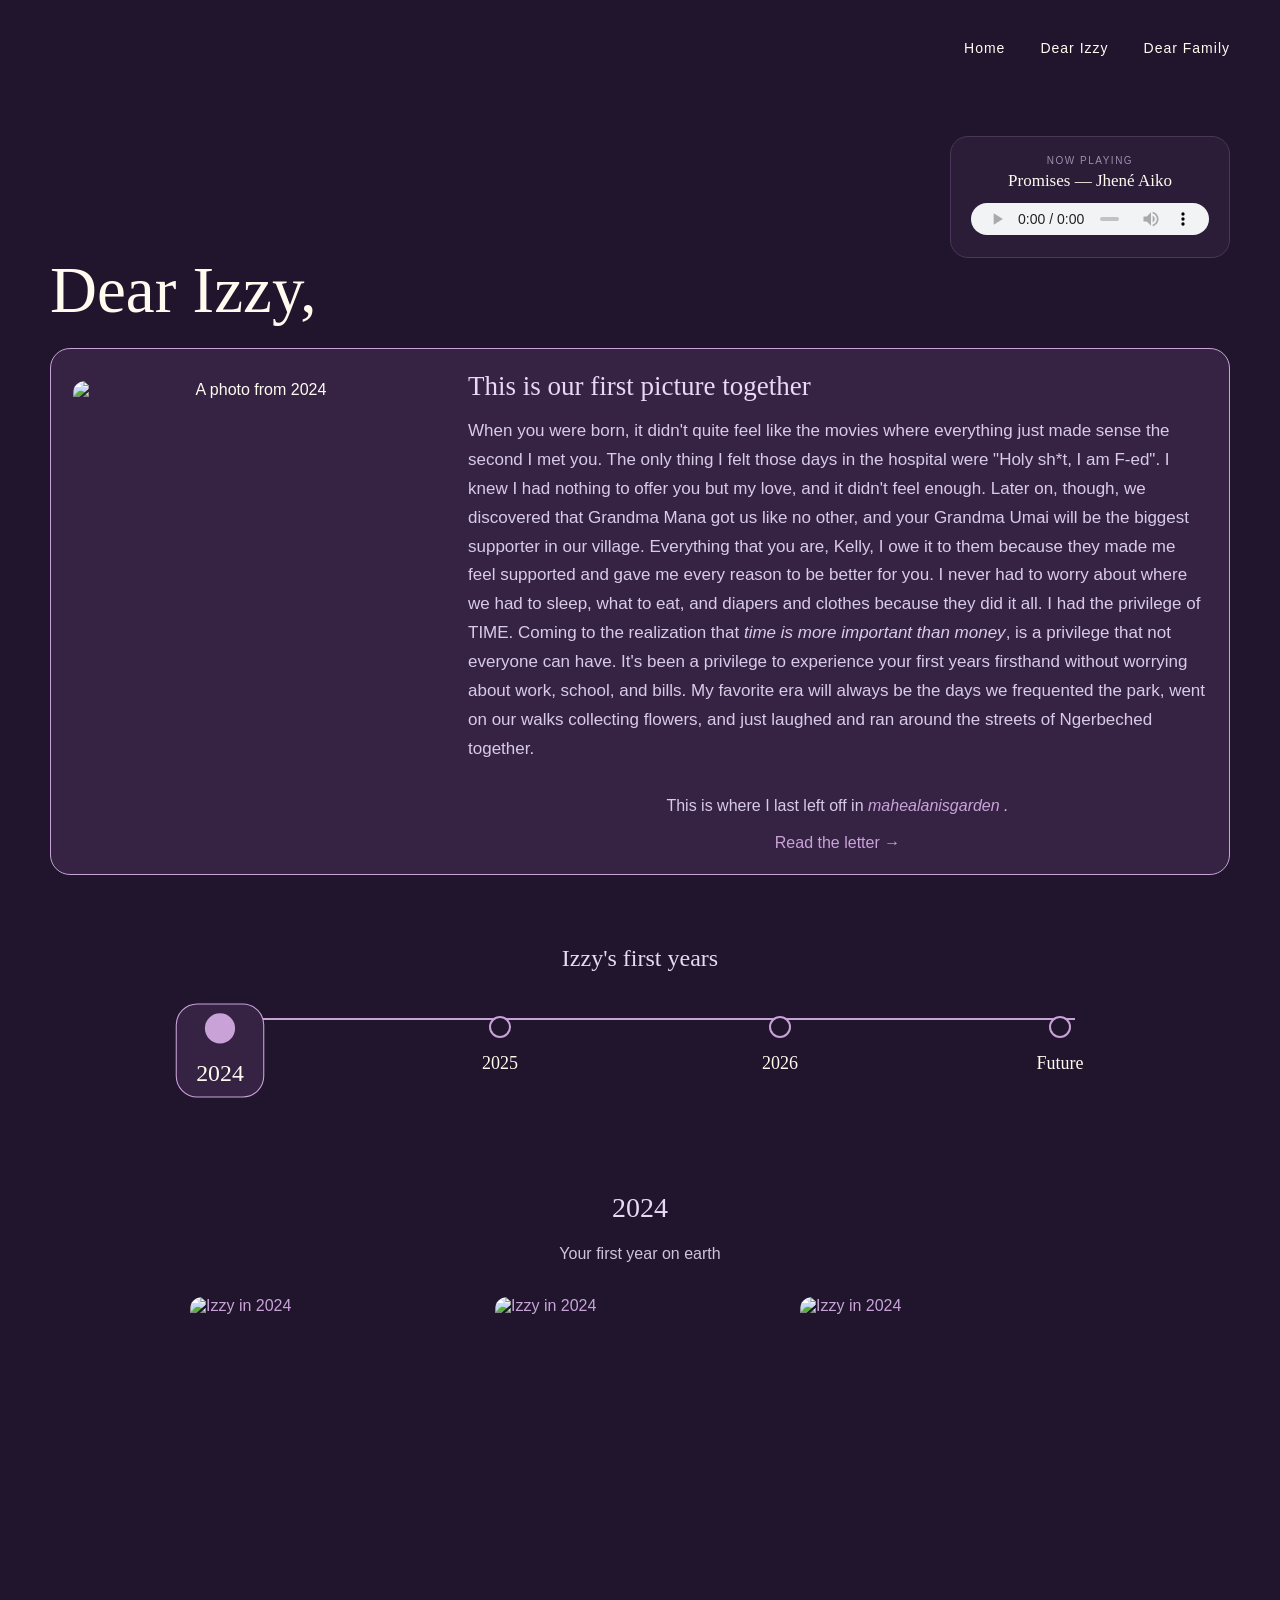
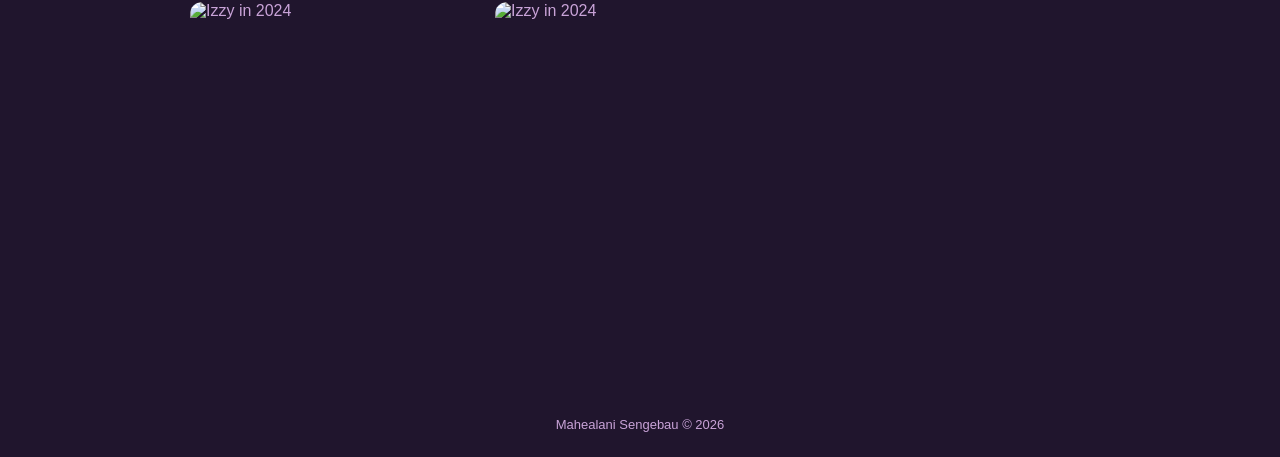
==== izzy.html @ b15972c0 "Add files via upload" ====
<!DOCTYPE html>
<html lang="en">

<head>

    <meta charset="UTF-8">

    <meta name="viewport" content="width=device-width, initial-scale=1.0">

    <title>Izzy</title>

    <link rel="stylesheet" href="izzy.css">

</head>


<body>

<main class="izzy-page">


    <!-- INTRO -->

<div class="izzy-header">

    <div class="izzy-title">
        <h1 id="dear-izzy">Dear Izzy,</h1>
    </div>

    <div class="izzy-music-area">

        <nav class="site-nav">
            <a href="home.html">Home</a>
            <a href="izzy.html">Dear Izzy</a>
            <a href="people.html">Dear Family</a>
        </nav>

        <div class="izzy-music-card">

            <div class="audio-card">
                <div class="audio-info">
                    <span>NOW PLAYING</span>
                    <strong>Promises — Jhené Aiko</strong>
                </div>

                <audio controls autoplay>
                    <source src="audio-files/promises.mp3" type="audio/mpeg">
                </audio>
            </div>

        </div>

    </div>

</div>
    </div>

</div>
    <section class="photo-area">

        <div class="photo-card">

            <img
                src="izzy-timeline/24/ourfirstpicfr.jpeg"
                id="first-photo"
                alt="A photo from 2024"
            >

            <div class="photo-caption">



    <h3>This is our first picture together</h3>

    <p class="memory-text">
        When you were born, it didn't quite feel like the movies where everything just made sense the second I met you. The only thing I felt those days in the hospital were "Holy sh*t, I am F-ed". I knew I had nothing to offer you but my love, and it didn't feel enough. Later on, though, we discovered that Grandma Mana got us like no other, and your Grandma Umai will be the biggest supporter in our village. Everything that you are, Kelly, I owe it to them because they made me feel supported and gave me every reason to be better for you. I never had to worry about where we had to sleep, what to eat, and diapers and clothes because they did it all. I had the privilege of TIME. Coming to the realization that <em>time is more important than money</em>, is a privilege that not everyone can have. It's been a privilege to experience your first years firsthand without worrying about work, school, and bills. My favorite era will always be the days we frequented the park, went on our walks collecting flowers, and just laughed and ran around the streets of Ngerbeched together.
    </p>

	    <p class="memory-introduction">

        This is where I last left off in
        <em><a
            href="https://mahealanidrive.wixsite.com/mahealanisgarden/post/future-letters-writing-to-my-future-self"
            target="_blank"
            rel="noopener noreferrer"
        >
            mahealanisgarden
        </a>.</em>

    </p>


        <input type="checkbox" id="letter-toggle">

<label for="letter-toggle" class="read-letter">
    <span class="read-text">Read the letter →</span>
    <span class="hide-text">Hide the letter ↑</span>
</label>

        </div>

    </div>
<div class="letter-content">

    <p>
        Hi Elle and Kelly,
    </p>

    <p>
        We are at the hospital right now and we're both feeling pretty frustrated.
        I was stuck laying down with you on top of me and I couldn't get up because
        of my stitches. I called auntie Anton to help and she came and took you away.
        I don't know what im going to do without her tbh, but I know I'll figure it
        out when I get home. I hope you know im doing my best Kelly. I'm so sorry for
        anything that will go down in the next year but I promise you im doing
        everything I can with the best of my knowledge. I haven't even changed your
        diaper yet! let alone any diaper except your cousin Mateo's 😭and that was
        just one time.
    </p>

    <p>
        im learning as I go Amareng and I promise you and I we got this.
    </p>

    <p>
        I love you so much and I am so excited to see the person you and I will become
        in a year's time my love. Thank you for choosing me to be your mommy.
    </p>

</div>

    </section>


    <!-- TIMELINE -->

    <section class="timeline-section">

        <h2>Izzy's first years</h2>


<div class="timeline">

    <div class="timeline-year">

    <a href="#year-2024">
        <div class="timeline-dot"></div>
        <span>2024</span>
    </a>

</div>

    <div class="timeline-year">

    <a href="#year-2025">
        <div class="timeline-dot"></div>
        <span>2025</span>
    </a>

</div>

<div class="timeline-year">

    <a href="#year-2026">
        <div class="timeline-dot"></div>
        <span>2026</span>
    </a>

</div>

<div class="timeline-year">

    <a href="#year-future">
        <div class="timeline-dot"></div>
        <span>Future</span>
    </a>

</div>
	</div>
    </section>



    <!-- 2024 -->

    <section class="year-content" id="year-2024">

        <h2>2024</h2>

        <p>
            Your first year on earth
        </p>

<div class="year-gallery">

<details class="memory-card">

    <summary>
        <img src="izzy-timeline/24/ourfirstpic.jpeg" alt="Izzy in 2024">
        <span>View memory</span>
    </summary>

    <p>
        This is our actual first pic together, but I consider the picture above
        our first pic because that was our first time actually being alone together.
    </p>

</details>




<details class="memory-card">

    <summary>
        <img src="izzy-timeline/24/izzy24.1.jpeg" alt="Izzy in 2024">
        <span>View memory</span>
    </summary>

    <p>
        This is also one of our first pics together that isn’t a selfie. We were at Grandpa Shiro’s 10 year anniversary and I was hoping to get a good photoshoot on the beach, but you weren’t having it lol.
    </p>

</details>

<details class="memory-card">

    <summary>
        <img src="izzy-timeline/24/izzy24.2.jpeg" alt="Izzy in 2024">
        <span>View memory</span>
    </summary>

    <p>
        I really think blue is your color, it makes your skin-tone pop. You’re the cutest girl!
    </p>

</details>


<details class="memory-card">

    <summary>
        <img src="izzy-timeline/24/izzy24.3.jpeg" alt="Izzy in 2024">
        <span>View memory</span>
    </summary>

    <p>
        Itei wanted to dress you up in her Unicorn Onesie and you loved it.
    </p>

</details>


<details class="memory-card">

    <summary>
        <img src="izzy-timeline/24/izzy24.4.jpeg" alt="Izzy in 2024">
        <span>View memory</span>
    </summary>

    <p>
        Itei has been your biggest cheerleader from the second you were born. As you grow up, I pray that you learn from Itei’s kindness, charm and humor.
    </p>

</details>

</div>

    </section>



    <!-- 2025 -->

    <section class="year-content" id="year-2025">

        <h2>2025</h2>

        <p>
            Year 1
        </p>

        <div class="year-gallery">

            <details class="memory-card">

    <summary>
        <img src="izzy-timeline/25/izzy25.1.jpeg" alt="Izzy in 2025">
        <span>View memory</span>
    </summary>

    <p>
        Uri brought you a valentine gift and you were so excited for the balloon. 	Uri is probably the one voice you heard the most when your ears first 	developed lol. If you ever get into any trouble or need a backup when i'm 
	around, uri's got you like no other. 
 
    </p>

</details>



<details class="memory-card">

    <summary>
        <img src="izzy-timeline/25/izzy25.2.jpeg" alt="Izzy in 2025">
        <span>View memory</span>
    </summary>

    <p>
        Once Itei gets ahold of you, nobody else can get you.

    </p>

</details>

<details class="memory-card">

    <summary>
        <img src="izzy-timeline/25/izzy25.3.jpeg" alt="Izzy in 2025">
        <span>View memory</span>
    </summary>

    <p>
        Your first Christmas mass. Sorry about the bangs, my impulsiveness got 	the best of me when your hair was in your face, hahaha. promise i won't 	do it again.

    </p>

</details>

            <details class="memory-card">

    <summary>
        <img src="izzy-timeline/25/izzy25.4.jpeg" alt="Izzy in 2025">
        <span>View memory</span>
    </summary>

    <p>
        You're the happiest, sweetest girl i've ever met. Never ever change.

    </p>

</details>


            <details class="memory-card">

    <summary>
        <img src="izzy-timeline/25/izzy25.6.jpeg" alt="Izzy in 2025">
        <span>View memory</span>
    </summary>

    <p>
        This is your first time being really sick:( even while sick you're still 	the cutest patootest, especially in your little bear suit.
    </p>

</details>



            <details class="memory-card">

    <summary>
        <img src="izzy-timeline/25/izzy25.5.jpeg" alt="Izzy in 2025">
        <span>View memory</span>
    </summary>

    <p>
        You had grandma gloria's blood BOILING when she saw you but I had to 	tell her that it was sensory play lol.
    
	</p>

</details>

        </div>

    </section>



    <!-- 2026 -->

    <section class="year-content" id="year-2026">

        <h2>2026</h2>

        <p>
            Terrific twos
        </p>

        <div class="year-gallery">

            <details class="memory-card">

    <summary>
        <img src="izzy-timeline/26/izzy26.1.jpeg" alt="Izzy in 2026">
        <span>View memory</span>
    </summary>

    <p>
        You're really the best thing that's ever happened to me and I will spend 	the rest of my life proving it to you.
    </p>

</details>


            <details class="memory-card">

    <summary>
        <img src="izzy-timeline/26/izzy26.2.png" alt="Izzy in 2026">
        <span>View memory</span>
    </summary>

    <p>
        Grandma Mana is so proud of you and the girl that you are growing into. 
	Only God knows how I'd give up days of my life just for you to have more 
	days with your great grandmother.

    </p>

</details>


            <details class="memory-card">

    <summary>
        <img src="izzy-timeline/26/izzy26.3.jpeg" alt="Izzy in 2026">
        <span>View memory</span>
    </summary>

    <p>
        This is the look on your face after you had a long day of trashing 
	the house, eating everybody's food, and yelling at everybody. 

    </p>

</details>

            <details class="memory-card">

    <summary>
        <img src="izzy-timeline/26/izzy26.4.jpeg" alt="Izzy in 2026">
        <span>View memory</span>
    </summary>

    <p>
        Being a girl mom is the best thing that's ever happened to me.
	Dressing you up and doing your hair and putting little flowers on it 
	is some of the many favorite things I can say about being your mom.

    </p>

</details>

            <details class="memory-card">

    <summary>
        <img src="izzy-timeline/26/izzy26.5.png" alt="Izzy in 2026">
        <span>View memory</span>
    </summary>

    <p>
        You're quite the fashionable girl and we owe it all to your Grandma Umai.
	She spoils you to the max and all that we are is thanks to her.
    </p>

</details>


            <details class="memory-card">

    <summary>
        <img src="izzy-timeline/26/twin4.jpeg" alt="Izzy in 2026">
        <span>View memory</span>
    </summary>

    <p>
        You have the biggest, brightest smile and just your laugh alone can
	turn my whole day around. You've been the funniest girl since day 1
	and I'm so proud of the girl you're growing up into. When you go out into 	the world, you're going to do amazing things and I just hope I can keep 
	up. <3
    </p>

</details>

        </div>

    </section>



<!-- FUTURE -->

<section class="year-content" id="year-future">

    <h2>Future</h2>

    <p class="future-introduction">
        This section of the website is for letters to Isabelle as well as a
        descriptive visual screenshot of her first years from my POV.
    </p>

    <div class="future-divider">─── ✦ ───</div>


    <h3>Terrible Twos? More like Terrific Twos!</h3>

    <p class="future-date">
        September 19, 2026
    </p>

    <p>
        Hi Izzy! As of right now, it is 09/19/2026, and I am doing my midterm 	project as a tribute to you. I have done this before with 	mahealanisgarden <insert link here>, but I guess you could say I lost the 	creative juices for it, and the site I used for it was a little 	restricting. So, I am so grateful to be back in school where I can learn 	new ways to improve.

    </p>

    <p>
        As I am typing this, though, you are throwing your rara at my face. Rara 	is your stinky, squishmallow that you love to chew on as a comfort 	object. I keep telling you not to touch my laptop, and you're like a cat 	crawling all over me and crying when I push you away to get work done. 	Lately I've been really into <em>As Told by Ginger</em>, and you seem to have 	taken a liking to it, too, and I love that for us. I like to think of it 	as making sure you know ball.

    </p>

    <p>
       I mostly allow you to watch shows that I enjoy just so I don't go crazy 	lol. Our favorite shows right now are <em>As Told by Ginger, Lilo and 	Stitch the Series, Adventure Time</em>, and more. We got a little 	projector in your room, and I hope, as you get older, you look back on it 	as magical because I do everything in my power to make your childhood 	magical.


    </p>
	<div class="twos-break">✦</div>
    <p>
        Before I started school this semester, we frequented the park every day, 	walking around the neighborhood, collecting flowers, and just running 	around the streets of Ngesekes together.

    </p>	
	<div class="twos-break">✦</div>

    <p>
        Because of you, I have learned to fall in love with life for the first 	time and I never truly appreciated the beauty of nature until I met you. 	I make mistakes, of course, and I don't always speak life into you the 	way that I intend to. I fall back, I get impatient, I give in to anger 	and my reactions, but at the end of the day, I will never fail to remind 	you that I love you even when I am mad/sad or having big feelings.

    </p>

    <p>
        To be your mother is the greatest privilege and I will spend the rest of 	your life giving you everything that I can whilst also finding myself in 	the process.

    </p>

    <div class="future-divider">─── ✦ ───</div>

    <h3>Letters to Izzy</h3>

    <p class="future-date">
        September 2026 · Age 2
    </p>

    <div class="letter">
        
        <p>Dear Izzy,</p>

        <p>
	As of right now, you are 2 years old and you are the bravest, silliest, 	smartest 2-year-old I have ever known. You make friends so easily and 	you're so extroverted. Before I had you, I always kept to myself when in 	public and didn't greet people I don't know, but the way you are so 	openly kind to strangers broke me out of my shell.
        </p>

        <p>
           You are so brave! When we went to the clinic to get your 2-year-old 	shots, you braced yourself for your shots by saying, "one more mesisin!" 	through tears, and took it like a champ! As we were leaving you even 	said, "Thank you, nurse!" without me even telling you to do so. You never 	cease to amaze me, Izzy.

        </p>

        <p>
	Right now, you laugh at the silliest things like fart jokes (elut ra 	Tomiko btw), stinky smells, funny animals, and just find anything 	humorous. You brighten up my days with your silly jokes and you really 	never stop talking from the second you wake up to the moment you go to 	bed. Ke mal di ua Angko rkau ra Ombong el mal meduch a ngerel. Mommy Tomi 	calls it “24/7 podcast with Izzy”. Sometimes I get overstimulated when 	you talk a lot but your laugh is 	also so contagious and you're so 	genuinely funny I can never stay mad for too long.

        </p>

        <p>
           Some days I get dysregulated, and I yell and get impatient with you, 	but I try to repair it right away and apologize when I do something 	wrong. I hope it never gets to a point where it affects your development. 	Because of you, Isabelle, I have learned a new meaning of what love means 	to me and it is everything in Corinthians.

        </p>

        <blockquote>
            <p>
                Love is patient, love is kind. It does not envy, it does not
                boast, it is not proud. It does not dishonor others, it is not
                self-seeking, it is not easily angered, it keeps no record of
                wrongs. Love does not delight in evil but rejoices with the
                truth. It always protects, always trusts, always hopes, always
                perseveres. Love never fails.
            </p>

            <cite>1 Corinthians 13:4–8</cite>
        </blockquote>

        <p>
            Because of you, I have learned a new perspective of patience and 	kindness, and I strive to bring that love that you've taught me into all 	the relationships in my life. I may fail, but I never stop trying to be 	better for you because you give me every reason to be a better person.
        </p>

        <p>
            You've taught me so much more than I could have ever anticipated,
            and you deserve the world. All the words in every language will
            never suffice.
        </p>

        <p class="letter-closing">
            Love,<br>
            Mommy
        </p>



    </div>

</section>

</main>
	
	
	<footer>
  
  Mahealani Sengebau © 2026

	</footer>

</body>

</html>
---- izzy.css ----
/* GENERAL PAGE */

* {
    box-sizing: border-box;
}

body {
    margin: 0;
    background-color: #20152D;
    color: #FFFBEF;
    font-family: Arial, sans-serif;
}

.izzy-page {
    min-height: 100vh;
    padding: 40px 50px 80px;
    text-align: center;
}

.home-button {
    display: inline-block;
    margin-bottom: 30px;
    padding: 8px 18px;
    border: 1px solid #C9A3D8;
    border-radius: 20px;
    color: #C9A3D8;
    text-decoration: none;
    transition: all 0.3s ease;
}

.home-button:hover {
    background-color: #362344;
    color: #FFFBEF;
}


/* INTRO */

.izzy-page h1 {
    font-family: Georgia, serif;
    font-size: 50px;
    font-weight: normal;
    margin: 10px 0 55px;
}


/* INTRO PHOTO + CAPTION */

.photo-card img {
    width: 360px;
    height: 460px;
    object-fit: cover;
    display: block;
    border-radius: 12px;
    flex-shrink: 0;
}

.photo-card {
    display: flex;
    align-items: center;
    gap: 35px;
    background-color: #362344;
    border: 1px solid #C9A3D8;
    border-radius: 20px;
    padding: 22px;
}

.photo-card h3 {
    font-family: Georgia, serif;
    font-size: 27px;
    font-weight: normal;
    color: #E8D7F5;
    margin: 0 0 15px;
    text-align: left;
}

.memory-text {
    text-align: left;
    line-height: 1.7;
    font-size: 17px;
    color: #D8CBE6;
    margin: 10px 0 20px;
}

.memory-introduction {
    text-align: center;
    line-height: 1.7;
    margin: 28px 0 15px;
    color: #D8CBE6;
}

.memory-introduction a {
    color: #C9A3D8;
    text-decoration: none;
}

.memory-introduction a:hover {
    color: #FFFBEF;
}


/* LETTER */

#letter-toggle {
    display: none;
}

.read-letter {
    display: block;
    text-align: center;
    color: #C9A3D8;
    cursor: pointer;
    margin-top: 10px;
    transition: color 0.3s ease;
}

.read-letter:hover {
    color: #FFFBEF;
}

.hide-text {
    display: none;
}

#letter-toggle:checked + .read-letter .read-text {
    display: none;
}

#letter-toggle:checked + .read-letter .hide-text {
    display: inline;
}

.letter-content {
    display: none;
    max-width: 700px;
    margin: 30px auto 0;
    padding: 30px 35px;
    background-color: #2B1B38;
    border-radius: 15px;
    text-align: left;
    line-height: 1.8;
    color: #E8DFF0;
}

.photo-area:has(#letter-toggle:checked) .letter-content {
    display: block;
}


/* TIMELINE */

.timeline-section {
    max-width: 1000px;
    margin: 70px auto 0;
}

.timeline-section h2 {
    font-family: Georgia, serif;
    font-size: 24px;
    font-weight: normal;
    color: #E8D7F5;
    margin-bottom: 35px;
}


/* HORIZONTAL TIMELINE */

.timeline {
    position: relative;
    display: flex;
    justify-content: space-between;
    align-items: flex-start;
    width: 100%;
    padding: 0 20px;
}


/* LINE */

.timeline::before {
    content: "";
    position: absolute;
    top: 11px;
    left: 65px;
    right: 65px;
    height: 2px;
    background-color: #C9A3D8;
}


/* YEAR */

.timeline-year {
    position: relative;
    z-index: 2;
    display: flex;
    flex-direction: column;
    align-items: center;
    width: 120px;
}


/* DOT */

.timeline-dot {
    width: 22px;
    height: 22px;
    background-color: #20152D;
    border: 2px solid #C9A3D8;
    border-radius: 50%;
    margin-bottom: 15px;
    transition: all 0.3s ease;
}


/* YEAR BUTTON */

.timeline-year a {
    display: flex;
    flex-direction: column;
    align-items: center;
    color: #FFFBEF;
    font-family: Georgia, serif;
    font-size: 18px;
    text-decoration: none;
    cursor: pointer;
    padding: 8px 18px;
    border: 1px solid transparent;
    border-radius: 20px;
    transition: all 0.3s ease;
}


/* HOVER */

.timeline-year a:hover {
    color: #FFFBEF;
    background-color: #362344;
    border-color: #C9A3D8;
    transform: scale(1.05);
}

.timeline-year a:hover .timeline-dot {
    background-color: #C9A3D8;
}


/* SELECTED YEAR */

body:not(:has(#year-2025:target, #year-2026:target, #year-future:target)) .timeline-year:nth-child(1) a,
body:has(#year-2025:target) .timeline-year:nth-child(2) a,
body:has(#year-2026:target) .timeline-year:nth-child(3) a,
body:has(#year-future:target) .timeline-year:nth-child(4) a {
    font-size: 22px;
    background-color: #362344;
    border-color: #C9A3D8;
    transform: scale(1.08);
}

body:not(:has(#year-2025:target, #year-2026:target, #year-future:target)) .timeline-year:nth-child(1) .timeline-dot,
body:has(#year-2025:target) .timeline-year:nth-child(2) .timeline-dot,
body:has(#year-2026:target) .timeline-year:nth-child(3) .timeline-dot,
body:has(#year-future:target) .timeline-year:nth-child(4) .timeline-dot {
    width: 28px;
    height: 28px;
    background-color: #C9A3D8;
}


/* YEAR CONTENT */

.year-content {
    display: none;
    max-width: 900px;
    margin: 55px auto 0;
    padding: 20px 0;
}

.year-content:target {
    display: block;
}

#year-2024 {
    display: block;
}

body:has(#year-2025:target, #year-2026:target, #year-future:target) #year-2024 {
    display: none;
}

.year-content h2 {
    font-family: Georgia, serif;
    font-size: 28px;
    font-weight: normal;
    color: #E8D7F5;
    margin-bottom: 10px;
}

.year-content p {
    color: #CFC3D9;
    line-height: 1.7;
}


/* GALLERY */

.year-gallery {
    margin-top: 30px;
    display: grid;
    grid-template-columns: repeat(3, 1fr);
    gap: 15px;
}


/* MOBILE */

@media (max-width: 700px) {

    .izzy-page {
        padding: 30px 20px 60px;
    }

    .izzy-page h1 {
        font-size: 36px;
    }

    .timeline {
        padding: 0;
    }

    .timeline::before {
        left: 35px;
        right: 35px;
    }

    .timeline-year {
        width: 80px;
    }

    .year-gallery {
        grid-template-columns: repeat(2, 1fr);
    }
}


/* DETAILS */

details {
    margin-top: 28px;
    text-align: left;
}

summary {
    color: #C9A3D8;
    cursor: pointer;
    font-size: 16px;
    list-style: none;
}

summary:hover {
    color: #FFFBEF;
}

summary::-webkit-details-marker {
    display: none;
}


/* MEMORY CARD HOVER */

.memory-card {
    margin: 0;
    text-align: left;
}

.memory-card summary {
    position: relative;
    display: block;
    cursor: pointer;
    list-style: none;
}

.memory-card summary::-webkit-details-marker {
    display: none;
}

.memory-card summary img {
    width: 100%;
    aspect-ratio: 1 / 1;
    object-fit: cover;
    display: block;
    border-radius: 12px;
}

.memory-card summary span {
    position: absolute;
    top: 0;
    left: 0;
    width: 100%;
    height: 100%;
    display: flex;
    align-items: center;
    justify-content: center;
    background: rgba(32, 21, 45, 0.65);
    color: #FFFBEF;
    opacity: 0;
    transition: opacity 0.3s ease;
    border-radius: 12px;
}

.memory-card summary:hover span {
    opacity: 1;
}

.memory-card > p {
    margin: 12px 0 0;
    padding: 15px;
    background-color: #362344;
    border-radius: 12px;
    color: #D8CBE6;
    line-height: 1.6;
}


/* FUTURE PAGE */

.future-introduction {
    max-width: 650px;
    margin: 0 auto;
    text-align: center;
    color: #D8CBE6;
    line-height: 1.8;
}

.future-divider {
    margin: 45px 0;
    text-align: center;
    color: #C9A3D8;
    letter-spacing: 3px;
}

#year-future h3 {
    font-family: Georgia, serif;
    font-size: 26px;
    font-weight: normal;
    color: #E8D7F5;
    margin: 0 0 20px;
}

.future-date {
    margin-top: -10px;
    color: #C9A3D8;
    font-size: 15px;
}


/* TERRIFIC TWOS SPACING */

#year-future > p {
    margin-bottom: 28px;
}


/* BIBLE VERSE */

#year-future blockquote {
    margin: 35px auto;
    padding: 25px 30px;
    max-width: 700px;
    border-left: 3px solid #C9A3D8;
    background-color: #2B1B38;
    color: #E8DFF0;
    line-height: 1.8;
    font-family: Georgia, serif;
    font-style: italic;
}

#year-future blockquote p {
    margin: 0;
}

#year-future blockquote cite {
    display: block;
    margin-top: 18px;
    text-align: right;
    color: #C9A3D8;
    font-family: Arial, sans-serif;
    font-size: 14px;
    font-style: normal;
}

#year-future > p:not(.future-introduction):not(.future-date) {
    max-width: 700px;
    margin-left: auto;
    margin-right: auto;
    text-align: left;
    line-height: 1.8;
}

.twos-break {
    text-align: center;
    color: #C9A3D8;
    margin: 30px 0;
    font-size: 14px;
}


/* LETTERS TO IZZY */

.letter {
    max-width: 700px;
    margin: 35px auto 0;
    padding: 40px 45px;
    background-color: #2B1B38;
    border: 1px solid #C9A3D8;
    border-radius: 15px;
    text-align: left;
    line-height: 1.8;
    color: #E8DFF0;
}

.letter p {
    margin: 0 0 25px;
}

.letter p:first-child {
    font-family: Georgia, serif;
    font-size: 22px;
    color: #E8D7F5;
    margin-bottom: 30px;
}

.letter .letter-closing {
    margin-top: 35px;
    margin-bottom: 0;
    font-family: Georgia, serif;
    color: #E8D7F5;
}


/* HEADER */

.izzy-header {
    display: flex;
    justify-content: space-between;
    align-items: flex-end;
    gap: 40px;
    margin-bottom: 20px;
}

.izzy-title {
    flex: 1;
}

.izzy-page h1 {
    text-align: left;
    font-size: 65px;
    margin: 0;
}


/* MUSIC + HOME BUTTON ON THE RIGHT */

.izzy-header .izzy-music-card {
    display: flex;
    align-items: center;
}

.izzy-header .izzy-music-card img {
    width: 100px;
    height: 100px;
    border-radius: 8px;
    object-fit: cover;
}
.audio-card {
    width: 280px;
    padding: 18px 20px;
    background-color: #2B1D38;
    border: 1px solid #4A3658;
    border-radius: 18px;
    margin: 20px 0 70px 0;
}

.audio-info {
    display: flex;
    flex-direction: column;
    margin-bottom: 12px;
}

.audio-info span {
    color: #9F8DAF;
    font-size: 10px;
    letter-spacing: 1.5px;
    margin-bottom: 5px;
}

.audio-info strong {
    color: #FFFBEF;
    font-family: Georgia, serif;
    font-size: 17px;
    font-weight: normal;
}

.audio-card audio {
    width: 100%;
    height: 32px;
}.izzy-title .home-button {
    margin-bottom: 0;
}

.izzy-music-area {
    display: flex;
    flex-direction: column;
    align-items: flex-end;
}

.izzy-music-area .home-button {
    margin: 10px 0 0;
}

footer {
    width: 100%;
    text-align: center;
    color: #C9A3D8;
    font-size: 13px;
    padding: 25px 0;
}
.site-nav {
    display: flex;
    gap: 35px;
    align-items: center;
    margin-bottom: 60px;
}

.site-nav a {
    color: #FFFBEF;
    text-decoration: none;
    font-size: 14px;
    letter-spacing: 1px;
    transition: color 0.3s ease;
}

.site-nav a:hover {
    color: #C9A3D8;
}
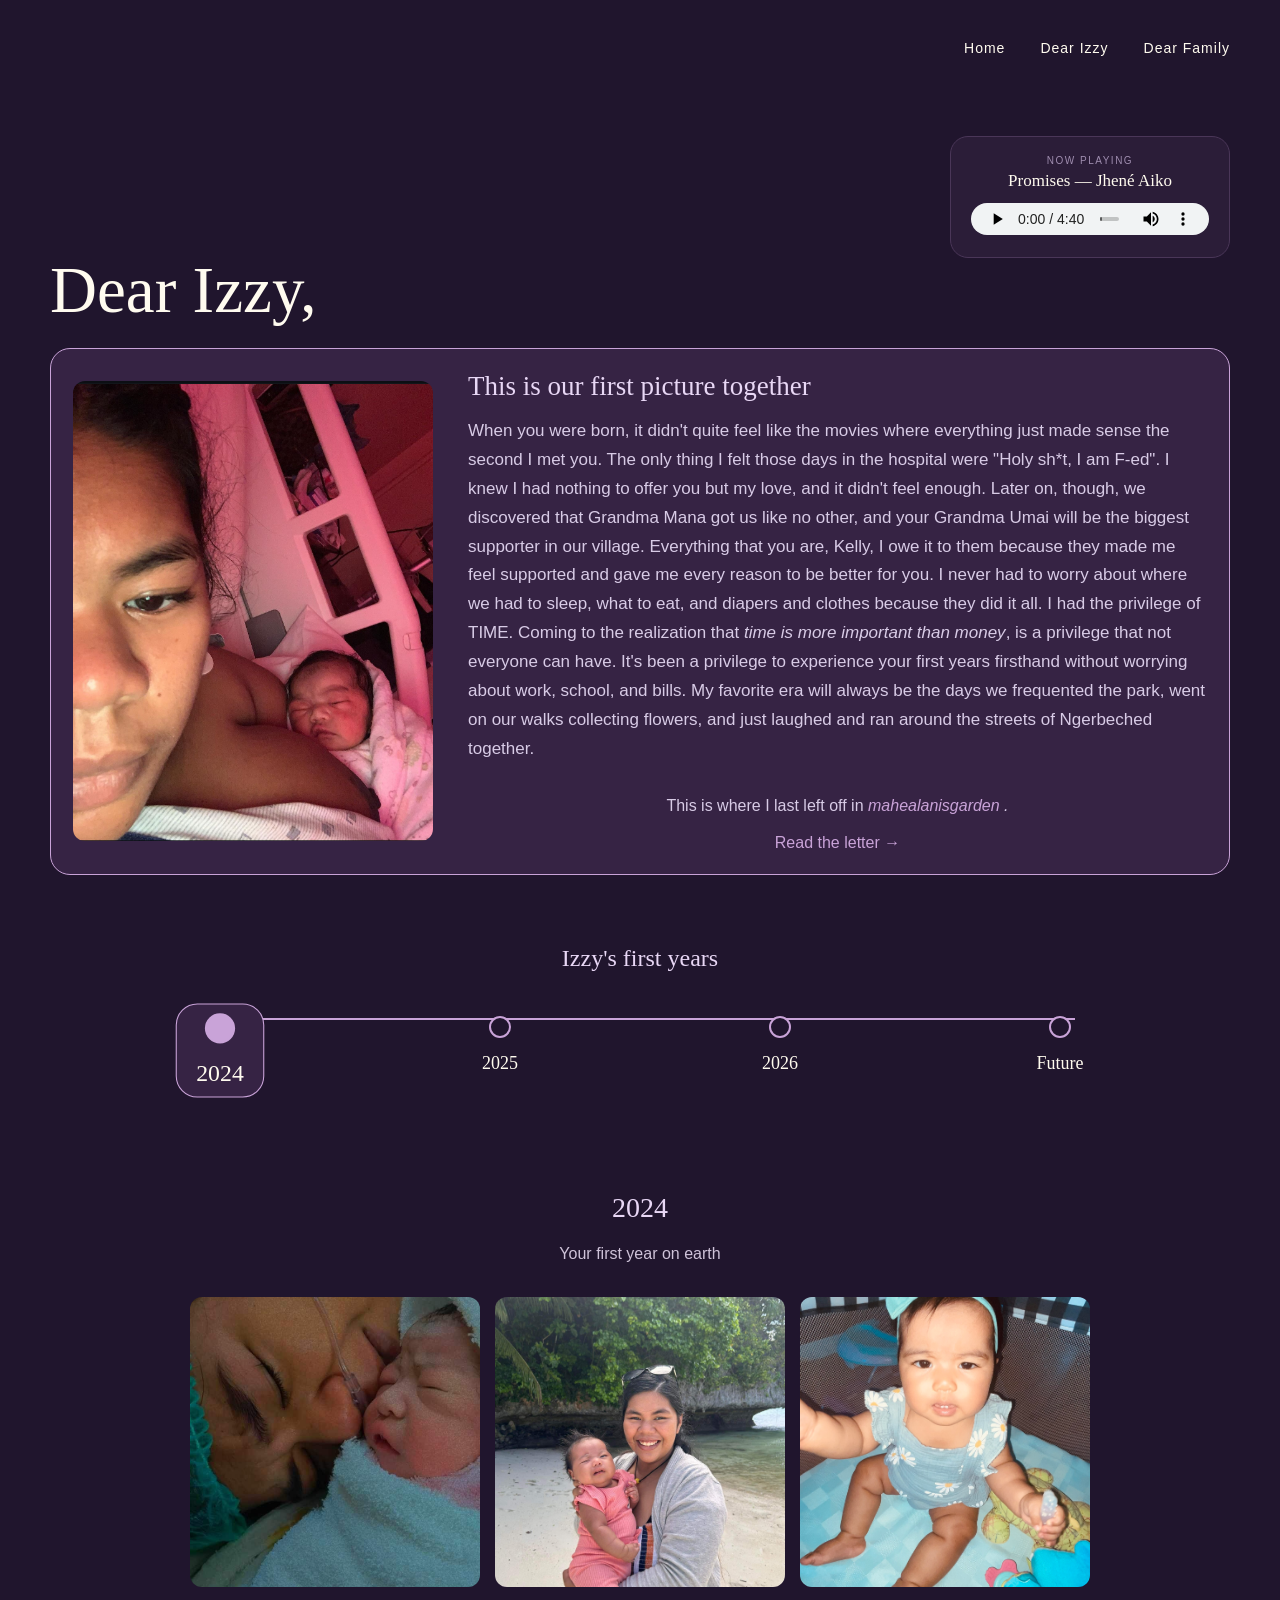
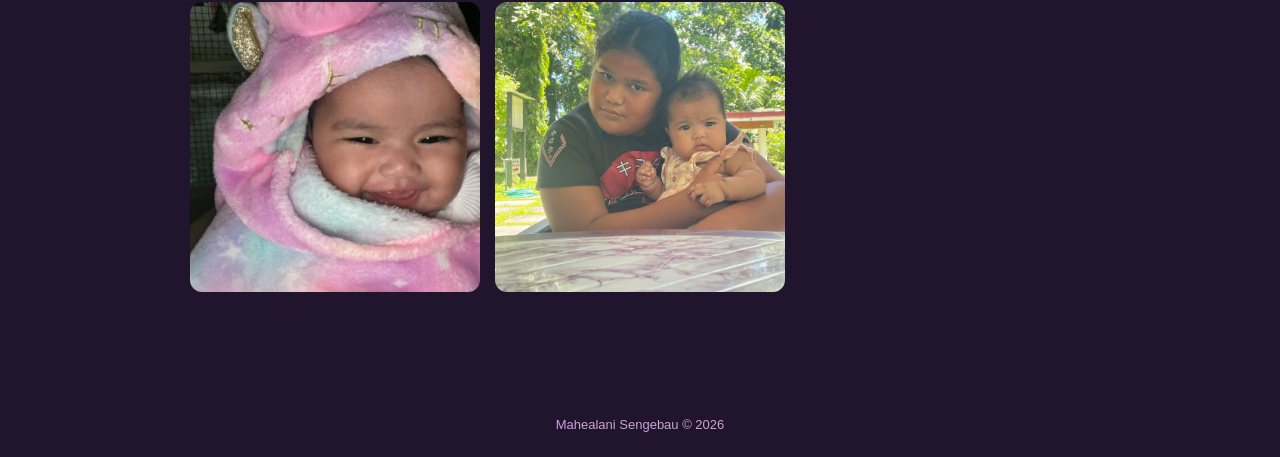
==== commit b2a5e4e0: "Update izzy.html" ====
--- a/izzy.html
+++ b/izzy.html
@@ -454,7 +454,7 @@
             <details class="memory-card">
 
     <summary>
-        <img src="izzy-timeline/26/izzy26.5.png" alt="Izzy in 2026">
+        <img src="izzy-timeline/26/izzy26.5.PNG" alt="Izzy in 2026">
         <span>View memory</span>
     </summary>
 
@@ -616,4 +616,4 @@
 
 </body>
 
-</html>+</html>
